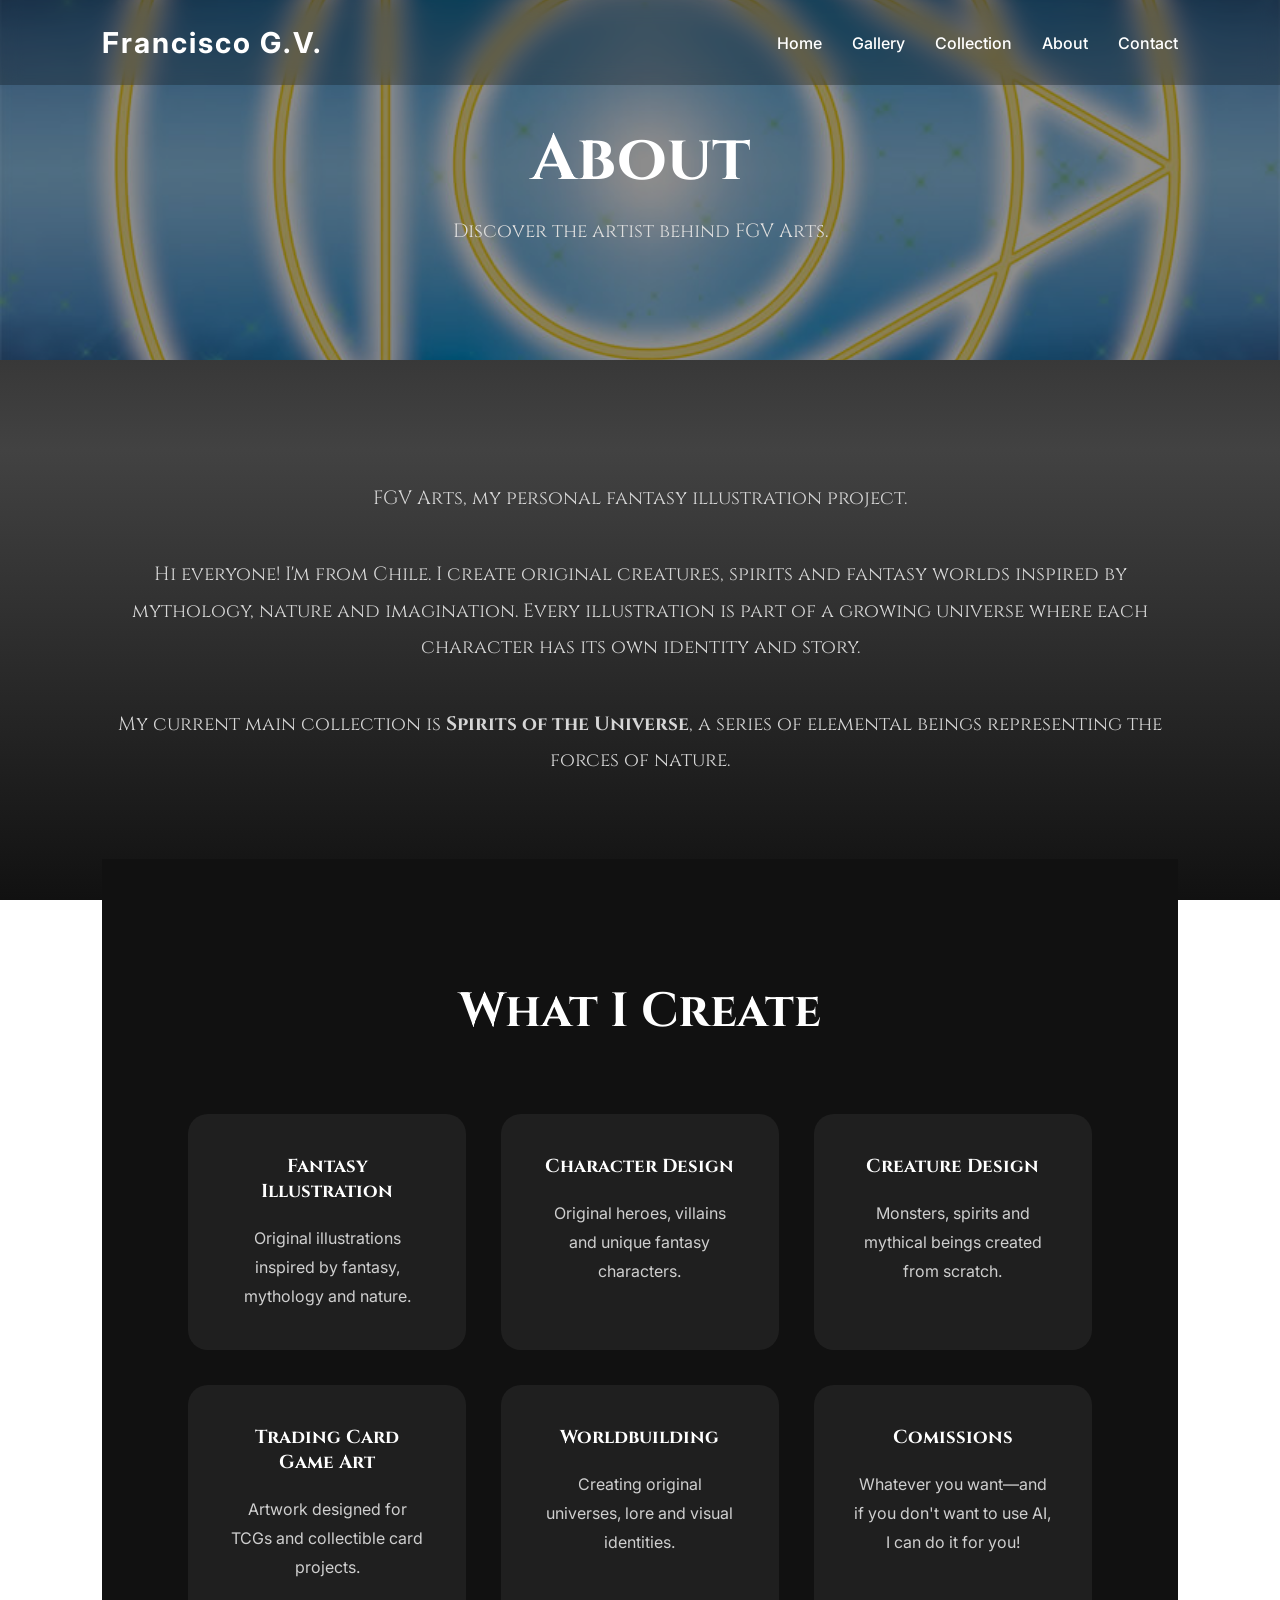
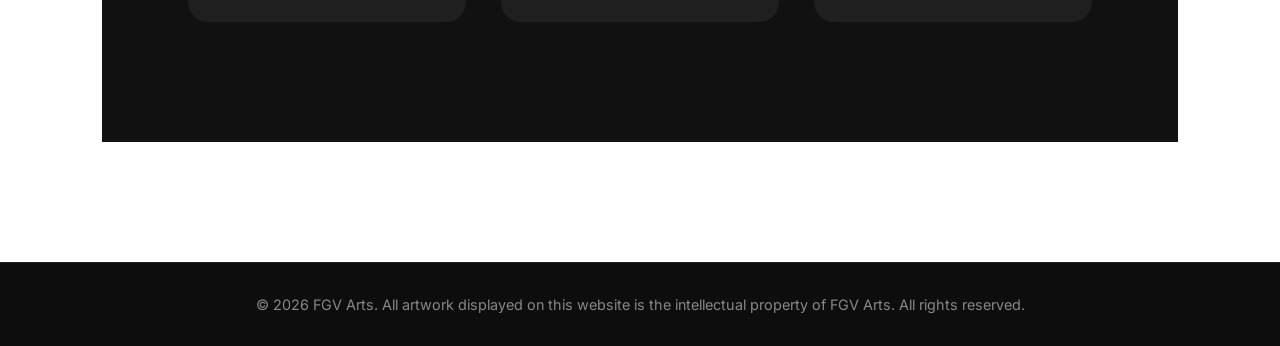
==== about.html @ 2d86c812 "Initial commit" ====
<!DOCTYPE html>
<html lang="en">
<head>
    <meta charset="UTF-8">
    <meta name="viewport" content="width=device-width, initial-scale=1.0">
    <title>FGV ARTS | Fantasy Illustrator</title>
    <link rel="preconnect" href="https://fonts.googleapis.com">
    <link rel="preconnect" href="https://fonts.gstatic.com" crossorigin>
    <link href="https://fonts.googleapis.com/css2?family=Cinzel:wght@400;600;700&family=Inter:wght@300;400;500;600&display=swap" rel="stylesheet">
    <link rel="stylesheet" href="css/styles.css">
</head>

<body>
<header>
    <nav>
        <h1>Francisco G.V.</h1>
        <ul>
            <li><a href="index.html">Home</a></li>
            <li><a href="gallery.html">Gallery</a></li>
            <li><a href="collection.html">Collection</a></li>
            <li><a href="about.html">About</a></li>
            <li><a href="contact.html">Contact</a></li>
        </ul>
    </nav>
</header>

<section class="page-hero about-hero">
    <div class="hero-content">
        <div class="hero-animation">
        <h2>About</h2>
        <p>
            Discover the artist behind FGV Arts.
        </p>
        </div>
    </div>
</section>

<section class="about-content">
 
        <div class="about-text">
            <h2></h2>
            <p>FGV Arts, my personal fantasy illustration project.
            </p>
            <p>
                Hi everyone! I'm from Chile. I create original creatures, spirits and fantasy worlds inspired by mythology, nature and imagination.
                Every illustration is part of a growing universe where each character has its own identity and story.
            </p>
            <p>
                My current main collection is <strong>Spirits of the Universe</strong>, a series of elemental beings representing the forces of nature.
            </p>
        </div>
    

    <section class="services">
        <h2>What I Create</h2>
        <div class="services-grid">
            <div class="service-card">
            <h3>Fantasy Illustration</h3>
            <p>
                Original illustrations inspired by fantasy, mythology and nature.
            </p>
            </div>
            <div class="service-card">
            <h3>Character Design</h3>
            <p>
                Original heroes, villains and unique fantasy characters.
            </p>
            </div>
            <div class="service-card">
            <h3>Creature Design</h3>
            <p>
                Monsters, spirits and mythical beings created from scratch.
            </p>
            </div>
            <div class="service-card">
            <h3>Trading Card Game Art</h3>
            <p>
                Artwork designed for TCGs and collectible card projects.
            </p>
            </div>
            <div class="service-card">
            <h3>Worldbuilding</h3>
            <p>
                Creating original universes, lore and visual identities.
            </p>
            </div>
            <div class="service-card">
            <h3>Comissions</h3>
            <p>
                Whatever you want—and if you don't want to use AI, I can do it for you!
            </p>
            </div>
        </div>
    </section>
</section>

<footer>
    <p>© 2026 FGV Arts. All artwork displayed on this website is the intellectual property of FGV Arts. All rights reserved.</p>
</footer>
<script src="js/protection.js"></script>
</body>
</html>
---- css/styles.css ----
*{
    margin:0;
    padding:0;
    box-sizing:border-box;
}

body{
    background:linear-gradient(
        180deg,
        #111 0%,
        #424242 50%,
        #111 100%
    );
    background-attachment:fixed;
    color:white;
    font-family:'Inter', sans-serif;
}

header{
    position:fixed;
    top:0;
    left:0;
    width:100%;
    padding:25px 8%;
    background:rgba(0,0,0,0.25);
    backdrop-filter:blur(10px);
    z-index:1000;
}

nav{
    display:flex;
    justify-content:space-between;
    align-items:center;
}

nav h1{
    font-size:1.8rem;
    letter-spacing:2px;
}

nav ul{
    display:flex;
    list-style:none;
    gap:30px;
}

nav a{
    color:white;
    text-decoration:none;
    transition:.3s;
    font-weight:500;
}

nav a:hover{
    color:#d9b96e
}

.hero{
    height:100vh;
    display:flex;
    flex-direction:column;
    justify-content:center;
    align-items:center;
    background-size:cover;
    background-position:center;
    text-align:center;
    position:relative;
    padding:0 20px;
}

/* PAGE HERO (ZONA SUPERIOR EXCEPTO PORTADA) */

.page-hero{
    position:relative;
    height:40vh;
    background-size:cover;
    background-position:center;
}

.page-hero::before{
    content:"";
    position:absolute;
    inset:0;
    background:rgba(0,0,0,.4);
}

.page-hero .hero-content{
    position:absolute;
    top:50%;
    left:50%;
    transform:translate(-50%, -50%);
    width:100%;
    text-align:center;
    z-index:2;
}

.page-hero h2{
    font-family:'Cinzel', serif;
    font-size:4rem;
    margin-bottom:15px;
}

.page-hero p{
    font-family:'Cinzel', serif;
    font-size:1.2rem;
    color:#dddddd;
}
/*-*/

.hero-animation{
    animation:fadeUp 1.2s ease;
}

.hero::before{
    content:"";
    position:absolute;
    inset:0;
    background:rgba(0,0,0,.55);
}

.hero>*{
    position:relative;
    z-index:2;
}

.hero h2{
    font-size:5.5rem;
    margin-bottom:40px;
    font-family:'Cinzel', serif;
    font-weight:700;
    letter-spacing:4px;
    text-shadow:0 5px 20px rgba(0,0,0,.7);
}

.hero p{
    font-family:'Cinzel', serif;
    font-size:1.2rem;
    max-width:700px;
    color:#dddddd;
    line-height:1.8;
    margin-bottom:35px;
    text-shadow:0 2px 8px rgba(0,0,0);
}

.button{
    display:inline-block;
    padding:18px 45px;
    border:2px solid white;
    border-radius:50px;
    color:white;
    text-decoration:none;
    font-weight:600;
    transition:.35s;
}

.button:hover{
    background:white;
    color:#111;
    transform:translateY(-4px);
    box-shadow:0 10px 30px rgba(255,255,255,.25);
}

nav ul li{
    display:flex;
    align-items:center;
}

.hero-content{
    max-width:700px;
    margin-left:0%;
}
/*
.featured-grid{
    grid-template-columns:repeat(4,1fr);
}
*/
@keyframes fadeUp{
    from{
        opacity:0;
        transform:translateY(40px);
    }
    to{
        opacity:1;
        transform:translateY(0);
    }
}

.gallery,
.featured,
.collection-page,
.artwork-page,
.about-content,
.contact-content{
    /*background:#181818;*/
    background:transparent;
    padding:120px 8%;
}

/*======================================================
GALLERY
======================================================*/

.gallery h2,
.featured h2{
    font-family:'Cinzel', serif;
    font-size:2rem;
    margin-bottom:60px;
}
/*
.gallery-grid,
.featured-grid{
    display:grid;
    gap:35px;
}

.gallery-grid{
    grid-template-columns:repeat(6,1fr);
}
*/

.featured-grid{
    grid-template-columns:repeat(auto-fill, minmax(250px, 1fr));
}
.gallery-grid{
    grid-template-columns:repeat(auto-fill, minmax(180px, 1fr));
}

.gallery-grid,
.featured-grid{
    display:grid;
    gap:35px;
    align-items:stretch;
}

.gallery-hero{
    background-image:url("../images/00_back.jpg");
}

/*-----TARJETAS------*/

.card{
    overflow:hidden;
    border-radius:18px;
    background:#222;
    transition:.35s;
    cursor:pointer;
}

.featured .card,
.gallery .card{
    border:0px solid rgba(255,255,255,0.20);
    border-radius:18px;
    height:100%;
    display:flex;
    flex-direction:column;
    /*transition:box-shadow 0.35s ease, border-color 0.35s ease;*/
}

.featured .card,
.gallery .card{
    position:relative;
    overflow:hidden;
    box-shadow:inset 0 0 12px rgba(255,255,255,0.45);
    /*box-shadow:
        inset 0 0 15px rgba(255,255,255,0.35),
        0 0 0 rgba(0,0,0,0);*/
}

.featured .card::before,
.featured .card::after,
.gallery .card::before,
.gallery .card::after{
    content:"";
    position:absolute;
    top:0;
    bottom:0;
    width:3px;
    z-index:5;
    pointer-events:none;
}

.featured .card::before,
.gallery .card::before{
    left:0;
    background:var(--color1);
    box-shadow:0 0 20px var(--color1);
}

.featured .card::after,
.gallery .card::after{
    right:0;
    background:var(--color2);
    box-shadow:0 0 20px var(--color2);
}
/*
.featured .card::after,
.gallery .card::after{
    content:"";
    position:absolute;
    inset:0;
    border-radius:18px;
    box-shadow:inset 0 0 15px rgba(255,255,255,0.35);
    pointer-events:none;
    z-index:10;
}
*/
.featured .card:hover,
.gallery .card:hover{
    border-color:rgba(255,255,255,0.7);
    box-shadow:
        0 0 8px rgba(255,255,255,0.5),
        0 0 20px rgba(255,255,255,0.3),
        0 0 35px rgba(255,255,255,0.15);
}

.featured .card-info,
.gallery .card-info{
    flex:1;
    display:flex;
    flex-direction:column;
    min-height:120px;
}
.featured .card-info .category,
.gallery .card-info .category{
    margin-top:auto;
}

.card img{
    width:100%;
    display:block;
    aspect-ratio:3/4;
    object-fit:cover;
    transition:.5s;
}

.card-info{
    padding:25px 25px 10px;
    text-align:center
}

.card-info h3{
    font-family:'Cinzel',serif;
    font-size:1.0rem;
    margin-bottom:0px;
}

.card-info p{
    margin-top:0px;
}

.card h3{
    margin-bottom:10px;
    font-size:1.15rem;
}

.card p{
    font-family:'Cinzel', serif;
    color:#d1d1d1;
    font-size:0.95rem;
}

.card:hover{
    transform:translateY(-10px);
}

.card:hover img{
    transform:scale(1.12);
}

/* ======================================================
   ARTWORK PAGE
====================================================== */

.number,
.collection,
.elements,
.category,
.created,
.description{
    margin-bottom:10px;
    font-size:1rem;
    font-family:'Cinzel', serif;
}

.copyright{
    font-style: italic;
}

/* Numero de la obra */
.number{
    font-weight:bold;
}

.number,
.collection,
.elements,
.created{
    color:#ffffff;
}

.description{
    font-style:italic;
    text-align:justify;
}

/* Pagina de la obra */
.artwork-page{
    display:grid;
    grid-template-columns:1fr 1fr;
    gap:60px;
    min-height:100vh;
}

.artwork-image img{
    width:80%;
    border-radius:20px;
}

.artwork-info{
    display:flex;
    flex-direction:column;
    justify-content:center;
}

.artwork-info h1{
    font-family:'Cinzel', serif;
    font-size:3.5rem;
    max-width:1200px;
    margin-bottom:-20px;
    color:rgb(253, 253, 253);
}

.artwork-navigation{
    display:flex;
    justify-content:space-between;
    align-items:center;
    margin-top:40px;
    gap:20px;

}

.artwork-navigation .button{
    flex:1;
    text-align:center;

}

.artwork-badges{
    display:flex;
    gap:12px;
    margin:20px 0;
}

.artwork-badges img{
    width:60px;
    height:auto;
}

/*---ELEMENTOS DE MENU----*/

.element-menu{
    display:flex;
    justify-content:center;
    gap:15px;
    flex-wrap:wrap;
    margin-bottom:60px;
}

.element-menu button{
    background:transparent;
    color:white;
    border:1px solid white;
    padding:10px 25px;
    border-radius:30px;
    cursor:pointer;
    font-size:16px;
    transition:.3s;
    
    display:flex;
    align-items:center;
    justify-content:center;
    gap:8px;
}

.element-menu button img{
    width:25px;
    height:25px;
    object-fit:contain;
}

.element-menu button:hover{
    background:white;
    color:black;
}

.element-menu button.active{
    background:white;
    color:black;
}

.artwork-count{
    text-align:center;
    color:#aaa;
    margin-bottom:40px;
    font-size:16px;
}

/*======================================================
ABOUT
======================================================*/

.about-grid{
    display:grid;
    grid-template-columns:1fr 1fr;
    gap:80px;
    align-items:center;
}

.about-image img{
    width:80%;
    border-radius:20px;
    display:block;
    margin-bottom:25px;
}

.about-hero p{
    font-size:1.2rem;
    color:#dddddd;
}

.about-text{
    margin-bottom:80px;
}

.about-text p{
    font-family:'Cinzel', serif;
    font-size:1.2rem;
    line-height:1.9;
    color:#d6d6d6;
    margin-bottom:40px;
    text-align:center;
}

.about-hero{
    background-image:url("../images/00_back.jpg");
}

.about-hero::before{
    content:"";
    position:absolute;
    inset:0;
    background:rgba(0,0,0,.45);
}

.about-hero .hero-content{
    position:absolute;
    top:50%;
    left:50%;
    transform:translate(-50%, -50%);
    width:100%;
    text-align:center;
    z-index:2;
}

.about-hero h2{
    font-family:'Cinzel', serif;
    font-size:4rem;
    margin-bottom:15px;
}

/*======================================================
SERVICES
======================================================*/

.services{
    padding:120px 8%;
    background:#111;
}

.services h2{
    font-family:'Cinzel', serif;
    font-size:3rem;
    text-align:center;
    margin-bottom:70px;
}

.services-grid{
    display:grid;
    grid-template-columns:repeat(3,1fr);
    gap:35px;
}

.service-card{
    background:#1f1f1f;
    border-radius:20px;
    padding:40px;
    text-align:center;
    transition:.35s;
}

.service-card:hover{
    transform:translateY(-8px);
}

.service-card h3{
    font-family:'Cinzel', serif;
    margin-bottom:20px;
}

.service-card p{
    color:#cfcfcf;
    line-height:1.8;
}

/*======================================================
COLLECTION
======================================================*/

.collection-hero{
    background-image:url("../images/00_back.jpg");
}

.collection-hero::before{
    content:"";
    position:absolute;
    inset:0;
    background:rgba(0,0,0,.45);
}

.collection-hero .hero-content{
    position:absolute;
    top:50%;
    left:50%;
    transform:translate(-50%,-50%);
    width:100%;
    text-align:center;
    z-index:2;
}

#collection-title{
    font-family:'Cinzel', serif;
    font-size:2rem;
    text-align:center;
    margin-bottom:10px;
}

#collection-count{
    text-align:center;
    font-family:'Cinzel', serif;
    margin-bottom:50px;
    color:#aaaaaa;
    font-size:1rem;
}

.collection-grid{
    display:grid;
    /*grid-template-columns:repeat(21,minmax(0, 1fr));*/
    grid-template-columns:repeat(auto-fit, minmax(60px, 1fr));
    gap:15px;
}

.collection-card{
    text-align:center;
}

.collection-card img{
    width:100%;
    aspect-ratio:3/4;
    object-fit:cover;
    border-radius:10px;
    display:block;
}

.collection-card p{
    margin-top:8px;
    font-family:'Cinzel', serif;
    font-size:.8rem;
    color:#888;
}

.collection-card.available{
    cursor:pointer;
}

.collection-card.available p{
    color:white;
}

.collection-card.available img{
    transition:.3s;
}

.collection-card.available:hover img{
    transform:translateY(-6px);
}

/*======================================================
CONTACT
======================================================*/
.contact-content{
    padding:100px 8%;
    max-width:900px;
    margin:0 auto;
    text-align:center;
}

.contact-hero{
    background-image:url("../images/00_back.jpg");
}

.contact-content h2{
    font-family:'Cinzel', serif;
    font-size:3rem;
    margin-bottom:30px;
}

.contact-content p{
    margin-bottom:25px;
    line-height:1.8;
}

.contact-links{
    margin-top:50px;
}

.contact-links p{
    margin-bottom:35px;
}

/*======================================================
FOOTER
======================================================*/

footer{
    background:#0d0d0d;
    padding:30px 8%;
    text-align:center;
    color:#888;
    font-size:.9rem;
    border-top:1px solid #222;
}

footer p{
    max-width:900px;
    margin:auto;
    line-height:1.6;
}
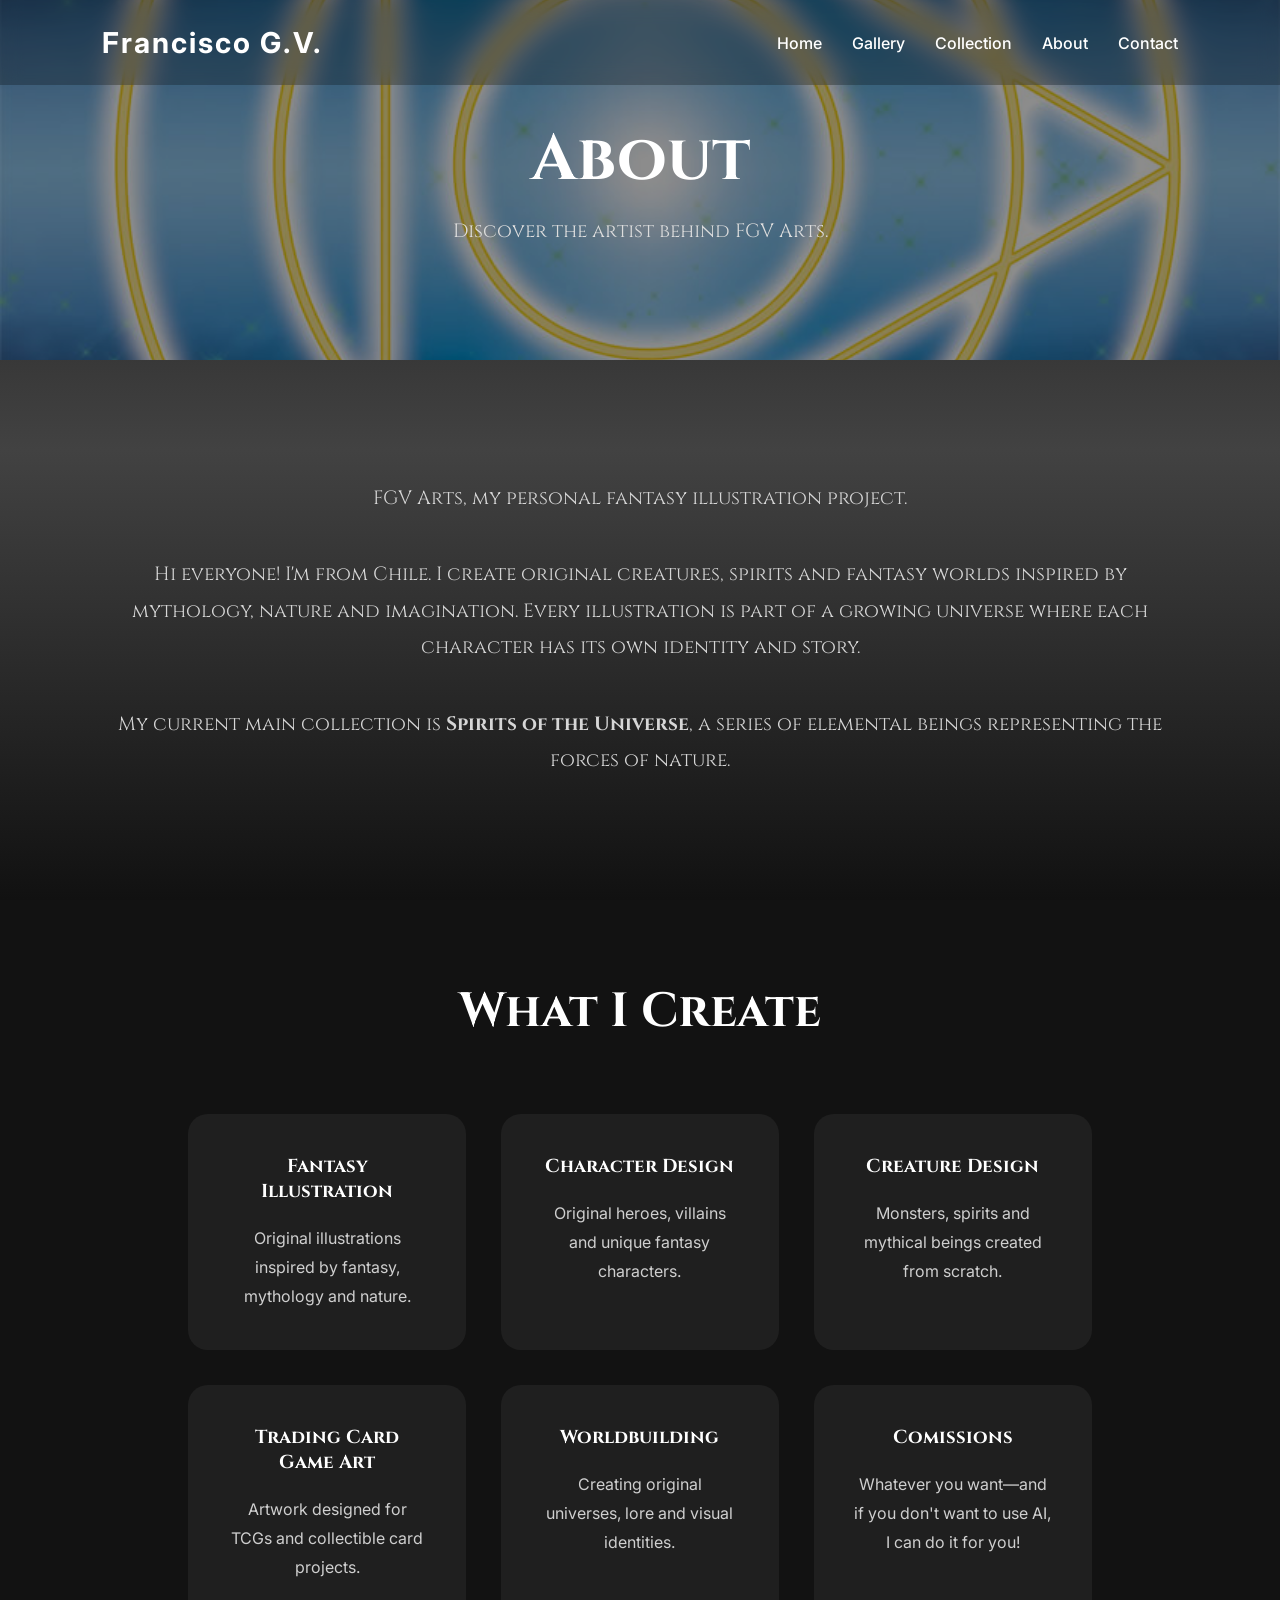
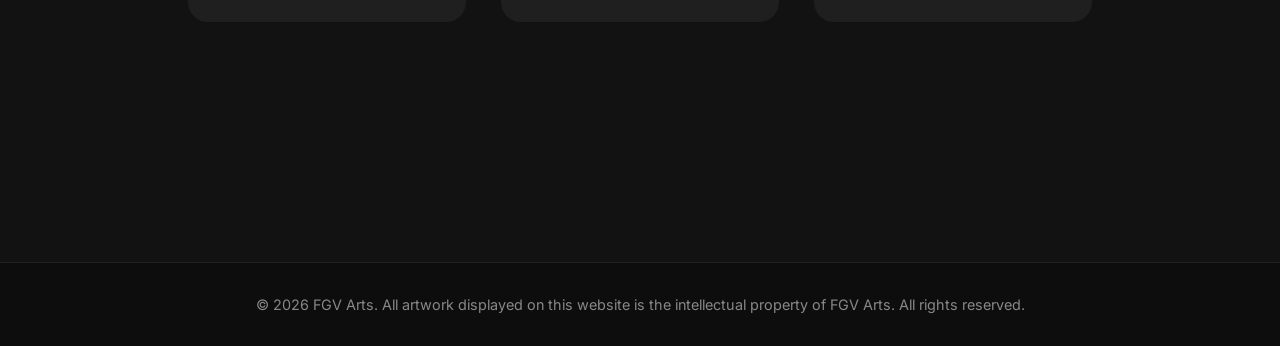
==== commit e8cd1184: "1.2.7" ====
--- a/about.html
+++ b/about.html
@@ -1,26 +1,28 @@
 <!DOCTYPE html>
 <html lang="en">
 <head>
-    <meta charset="UTF-8">
-    <meta name="viewport" content="width=device-width, initial-scale=1.0">
-    <title>FGV ARTS | Fantasy Illustrator</title>
-    <link rel="preconnect" href="https://fonts.googleapis.com">
-    <link rel="preconnect" href="https://fonts.gstatic.com" crossorigin>
-    <link href="https://fonts.googleapis.com/css2?family=Cinzel:wght@400;600;700&family=Inter:wght@300;400;500;600&display=swap" rel="stylesheet">
-    <link rel="stylesheet" href="css/styles.css">
+<meta charset="UTF-8">
+<meta name="viewport" 
+content="width=device-width, initial-scale=1.0">
+<meta name="color-scheme" content="dark">
+<title>FGV ARTS | Fantasy Illustrator</title>
+<link rel="preconnect" href="https://fonts.googleapis.com">
+<link rel="preconnect" href="https://fonts.gstatic.com" crossorigin>
+<link href="https://fonts.googleapis.com/css2?family=Cinzel:wght@400;600;700&family=Inter:wght@300;400;500;600&display=swap" rel="stylesheet">
+<link rel="stylesheet" href="css/styles.css">
 </head>
 
 <body>
 <header>
     <nav>
         <h1>Francisco G.V.</h1>
-        <ul>
-            <li><a href="index.html">Home</a></li>
-            <li><a href="gallery.html">Gallery</a></li>
-            <li><a href="collection.html">Collection</a></li>
-            <li><a href="about.html">About</a></li>
-            <li><a href="contact.html">Contact</a></li>
-        </ul>
+            <ul>
+                <li><a href="index.html">Home</a></li>
+                <li><a href="gallery.html">Gallery</a></li>
+                <li><a href="collection.html">Collection</a></li>
+                <li><a href="about.html">About</a></li>
+                <li><a href="contact.html">Contact</a></li>
+            </ul>
     </nav>
 </header>
 
--- a/css/styles.css
+++ b/css/styles.css
@@ -55,8 +55,30 @@
     color:#d9b96e
 }
 
+@media (max-width: 600px) {
+    header {
+        padding: 12px 3%;
+    }
+    nav h1 {
+        font-size: 1rem;
+        letter-spacing: 0.5px;
+        white-space:nowrap;
+    }
+    nav ul {
+        gap: 9px;
+    }
+    nav a {
+        font-size: 0.75rem;
+        white-space:nowrap;
+    }
+    h2 {
+        font-size: 3.5rem !important;
+}
+}
+
 .hero{
     height:100vh;
+    /*height:300px;*/
     display:flex;
     flex-direction:column;
     justify-content:center;
@@ -191,9 +213,17 @@
 .artwork-page,
 .about-content,
 .contact-content{
-    /*background:#181818;*/
     background:transparent;
+    /*background: red !important;*/
     padding:120px 8%;
+}
+
+@media (max-width: 600px) {
+    .featured h2,
+    .gallery h2,
+    .collection-page h2 {
+        font-size: 2rem !important;
+    }
 }
 
 /*======================================================
@@ -206,17 +236,6 @@
     font-size:2rem;
     margin-bottom:60px;
 }
-/*
-.gallery-grid,
-.featured-grid{
-    display:grid;
-    gap:35px;
-}
-
-.gallery-grid{
-    grid-template-columns:repeat(6,1fr);
-}
-*/
 
 .featured-grid{
     grid-template-columns:repeat(auto-fill, minmax(250px, 1fr));
@@ -232,6 +251,14 @@
     align-items:stretch;
 }
 
+@media (max-width: 600px) {
+    .featured-grid,
+    .gallery-grid {
+        grid-template-columns: repeat(2, 1fr);
+        gap: 15px;
+    }
+}
+
 .gallery-hero{
     background-image:url("../images/00_back.jpg");
 }
@@ -241,7 +268,7 @@
 .card{
     overflow:hidden;
     border-radius:18px;
-    background:#222;
+    background:#291919;
     transition:.35s;
     cursor:pointer;
 }
@@ -292,17 +319,7 @@
     background:var(--color2);
     box-shadow:0 0 20px var(--color2);
 }
-/*
-.featured .card::after,
-.gallery .card::after{
-    content:"";
-    position:absolute;
-    inset:0;
-    border-radius:18px;
-    box-shadow:inset 0 0 15px rgba(255,255,255,0.35);
-    pointer-events:none;
-    z-index:10;
-}
+
 */
 .featured .card:hover,
 .gallery .card:hover{
@@ -350,7 +367,7 @@
 
 .card h3{
     margin-bottom:10px;
-    font-size:1.15rem;
+    font-size:1.1rem;
 }
 
 .card p{
@@ -407,13 +424,14 @@
 .artwork-page{
     display:grid;
     grid-template-columns:1fr 1fr;
-    gap:60px;
+    /*gap:60px;*/
     min-height:100vh;
 }
 
 .artwork-image img{
     width:80%;
     border-radius:20px;
+    animation: artworkZoom 0.7s ease-out;
 }
 
 .artwork-info{
@@ -424,8 +442,8 @@
 
 .artwork-info h1{
     font-family:'Cinzel', serif;
-    font-size:3.5rem;
-    max-width:1200px;
+    font-size:2.4rem;
+    max-width:1250px;
     margin-bottom:-20px;
     color:rgb(253, 253, 253);
 }
@@ -454,6 +472,66 @@
 .artwork-badges img{
     width:60px;
     height:auto;
+}
+
+@keyframes artworkZoom {
+    from {
+        transform: scale(0.92);
+        opacity: 0;
+    }
+    to {
+        transform: scale(1);
+        opacity: 1;
+    }
+}
+
+@media (max-width: 1100px) {
+    .artwork-page {
+        grid-template-columns: 1fr;
+    }
+    .artwork-image {
+        text-align: center;
+    }
+    .artwork-info h1 {
+        font-size: 2rem;
+    }
+}
+
+@media (max-width: 600px)  {
+    .artwork-page {
+        grid-template-columns: 1fr;
+        gap:15px;
+    }
+    .artwork-image {
+        text-align: center;
+    }
+    .artwork-image img {
+        width: 95%;
+    }
+    .artwork-info h1 {
+        font-size: 2rem;
+        max-width:600px;
+        text-align:center;
+    }
+    .artwork-info {
+        min-width: 0;
+        max-width: 100%;
+    }
+    .artwork-info p {
+        max-width: 100%;
+        overflow-wrap: break-word;
+    }
+    .artwork-navigation {
+        gap: 8px;
+        margin-top: 25px;
+    }
+    .artwork-navigation .button {
+        padding: 10px 8px;
+        font-size: 0.8rem;
+    }
+    .artwork-badges{
+        justify-content:center;
+    }
 }
 
 /*---ELEMENTOS DE MENU----*/
@@ -475,7 +553,6 @@
     cursor:pointer;
     font-size:16px;
     transition:.3s;
-    
     display:flex;
     align-items:center;
     justify-content:center;
@@ -497,6 +574,19 @@
     background:white;
     color:black;
 }
+
+@media (max-width: 600px) {
+    .element-menu button {
+        padding: 7px 12px;
+        font-size: 12px;
+        gap: 5px;
+    }
+    .element-menu button img {
+        width: 20px;
+        height: 20px;
+    }
+}
+
 
 .artwork-count{
     text-align:center;
@@ -574,7 +664,7 @@
 
 .services{
     padding:120px 8%;
-    background:#111;
+    background:transparent;
 }
 
 .services h2{
@@ -610,6 +700,31 @@
 .service-card p{
     color:#cfcfcf;
     line-height:1.8;
+}
+
+@media (max-width: 600px){
+    .services{
+    padding:80px 5%;
+}
+.services h2{
+    font-size:2rem;
+    margin-bottom:40px;
+}
+.services-grid{
+    grid-template-columns:repeat(2,1fr);
+    gap:15px;
+}
+.service-card{
+    padding:20px 12px;
+}
+.service-card h3{
+    font-size:1rem;
+    margin-bottom:12px;
+}
+.service-card p{
+    font-size:0.85rem;
+    line-height:1.5;
+}
 }
 
 /*======================================================
@@ -693,6 +808,8 @@
 .collection-card.available:hover img{
     transform:translateY(-6px);
 }
+
+
 
 /*======================================================
 CONTACT
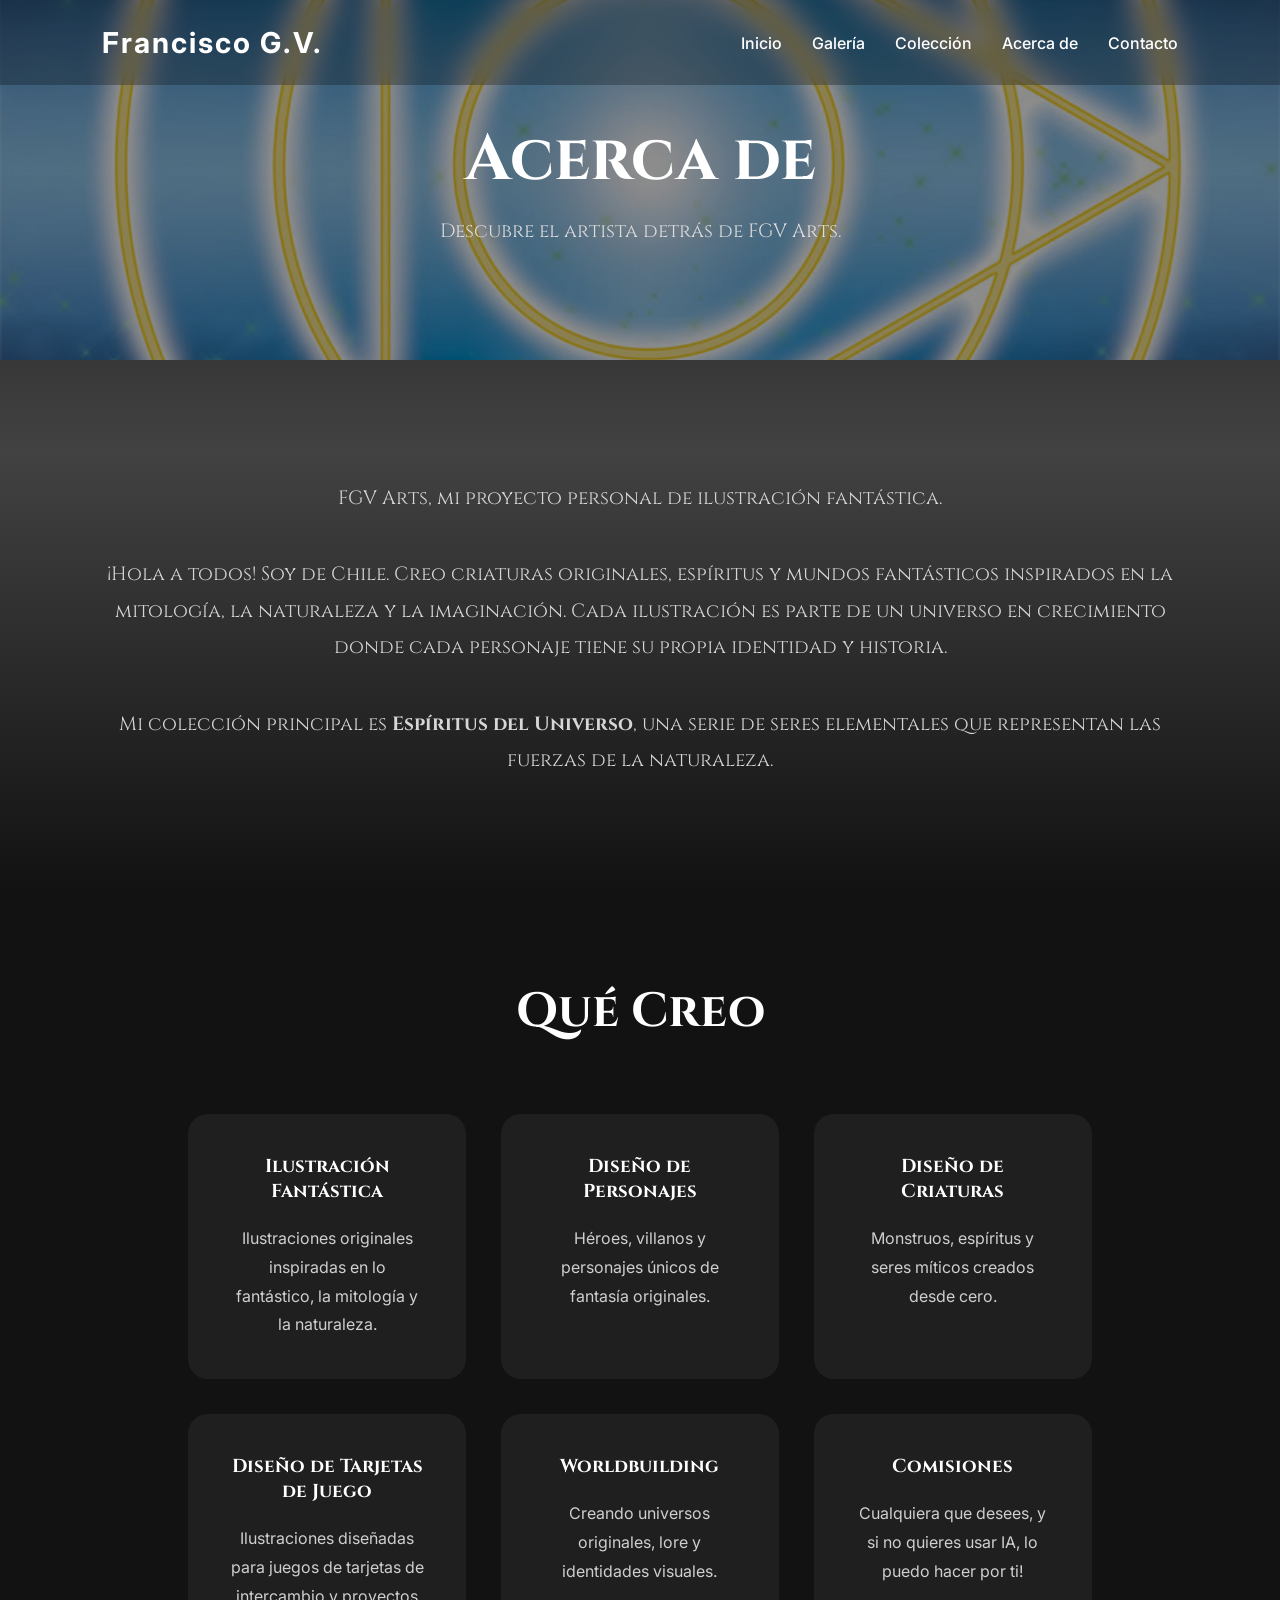
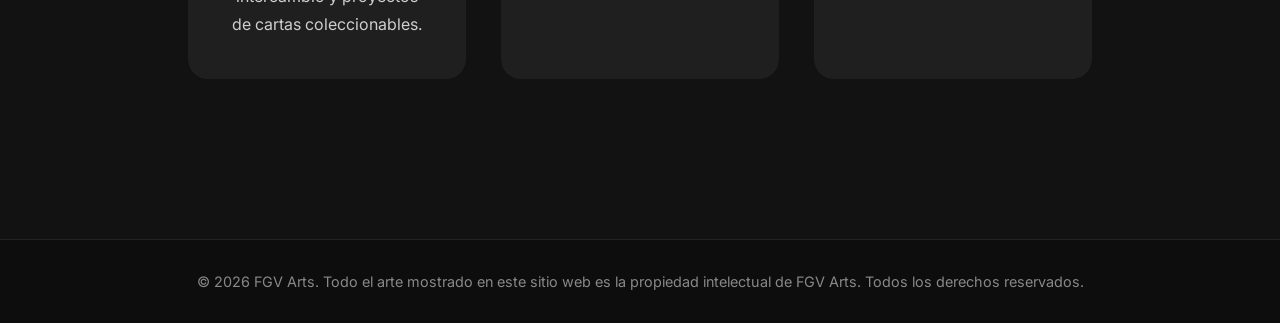
==== commit 95cf93c3: "1.4.0 change to spanish" ====
--- a/about.html
+++ b/about.html
@@ -4,8 +4,8 @@
 <meta charset="UTF-8">
 <meta name="viewport" 
 content="width=device-width, initial-scale=1.0">
-<meta name="color-scheme" content="dark">
-<title>FGV ARTS | Fantasy Illustrator</title>
+<meta name="color-scheme" content="only dark">
+<title>FGV ARTS | Ilustrador</title>
 <link rel="preconnect" href="https://fonts.googleapis.com">
 <link rel="preconnect" href="https://fonts.gstatic.com" crossorigin>
 <link href="https://fonts.googleapis.com/css2?family=Cinzel:wght@400;600;700&family=Inter:wght@300;400;500;600&display=swap" rel="stylesheet">
@@ -17,11 +17,11 @@
     <nav>
         <h1>Francisco G.V.</h1>
             <ul>
-                <li><a href="index.html">Home</a></li>
-                <li><a href="gallery.html">Gallery</a></li>
-                <li><a href="collection.html">Collection</a></li>
-                <li><a href="about.html">About</a></li>
-                <li><a href="contact.html">Contact</a></li>
+                <li><a href="index.html">Inicio</a></li>
+                <li><a href="gallery.html">Galería</a></li>
+                <li><a href="collection.html">Colección</a></li>
+                <li><a href="about.html">Acerca de</a></li>
+                <li><a href="contact.html">Contacto</a></li>
             </ul>
     </nav>
 </header>
@@ -29,9 +29,9 @@
 <section class="page-hero about-hero">
     <div class="hero-content">
         <div class="hero-animation">
-        <h2>About</h2>
+        <h2>Acerca de</h2>
         <p>
-            Discover the artist behind FGV Arts.
+            Descubre el artista detrás de FGV Arts.
         </p>
         </div>
     </div>
@@ -40,56 +40,56 @@
 <section class="about-content">
  
         <div class="about-text">
-            <h2></h2>
-            <p>FGV Arts, my personal fantasy illustration project.
+            
+            <p>FGV Arts, mi proyecto personal de ilustración fantástica.
             </p>
             <p>
-                Hi everyone! I'm from Chile. I create original creatures, spirits and fantasy worlds inspired by mythology, nature and imagination.
-                Every illustration is part of a growing universe where each character has its own identity and story.
+                ¡Hola a todos! Soy de Chile. Creo criaturas originales, espíritus y mundos fantásticos inspirados en la mitología, la naturaleza y la imaginación.
+                Cada ilustración es parte de un universo en crecimiento donde cada personaje tiene su propia identidad y historia.
             </p>
             <p>
-                My current main collection is <strong>Spirits of the Universe</strong>, a series of elemental beings representing the forces of nature.
+                Mi colección principal es <strong>Espíritus del Universo</strong>, una serie de seres elementales que representan las fuerzas de la naturaleza.
             </p>
         </div>
     
 
     <section class="services">
-        <h2>What I Create</h2>
+        <h2>Qué Creo</h2>
         <div class="services-grid">
             <div class="service-card">
-            <h3>Fantasy Illustration</h3>
+            <h3>Ilustración Fantástica</h3>
             <p>
-                Original illustrations inspired by fantasy, mythology and nature.
+                Ilustraciones originales inspiradas en lo fantástico, la mitología y la naturaleza.
             </p>
             </div>
             <div class="service-card">
-            <h3>Character Design</h3>
+            <h3>Diseño de Personajes</h3>
             <p>
-                Original heroes, villains and unique fantasy characters.
+                Héroes, villanos y personajes únicos de fantasía originales.
             </p>
             </div>
             <div class="service-card">
-            <h3>Creature Design</h3>
+            <h3>Diseño de Criaturas</h3>
             <p>
-                Monsters, spirits and mythical beings created from scratch.
+                Monstruos, espíritus y seres míticos creados desde cero.
             </p>
             </div>
             <div class="service-card">
-            <h3>Trading Card Game Art</h3>
+            <h3>Diseño de Tarjetas de Juego</h3>
             <p>
-                Artwork designed for TCGs and collectible card projects.
+                Ilustraciones diseñadas para juegos de tarjetas de intercambio y proyectos de cartas coleccionables.
             </p>
             </div>
             <div class="service-card">
             <h3>Worldbuilding</h3>
             <p>
-                Creating original universes, lore and visual identities.
+                Creando universos originales, lore y identidades visuales.
             </p>
             </div>
             <div class="service-card">
-            <h3>Comissions</h3>
+            <h3>Comisiones</h3>
             <p>
-                Whatever you want—and if you don't want to use AI, I can do it for you!
+                Cualquiera que desees, y si no quieres usar IA, lo puedo hacer por ti!
             </p>
             </div>
         </div>
@@ -97,7 +97,7 @@
 </section>
 
 <footer>
-    <p>© 2026 FGV Arts. All artwork displayed on this website is the intellectual property of FGV Arts. All rights reserved.</p>
+    <p>© 2026 FGV Arts. Todo el arte mostrado en este sitio web es la propiedad intelectual de FGV Arts. Todos los derechos reservados.</p>
 </footer>
 <script src="js/protection.js"></script>
 </body>
--- a/css/styles.css
+++ b/css/styles.css
@@ -3,6 +3,11 @@
     padding:0;
     box-sizing:border-box;
 }
+
+:root{
+    color-scheme: only dark;
+}
+
 
 body{
     background:linear-gradient(
@@ -71,9 +76,15 @@
         font-size: 0.75rem;
         white-space:nowrap;
     }
-    h2 {
-        font-size: 3.5rem !important;
-}
+    /*h2 {
+        font-size: 3rem !important;
+    }*/
+    .page-hero h2 {
+        font-size:2.5rem !important;
+    }
+    .hero h2 {
+        font-size:4rem !important;    
+    }
 }
 
 .hero{
@@ -216,13 +227,24 @@
     background:transparent;
     /*background: red !important;*/
     padding:120px 8%;
+    padding-bottom:40px;
 }
 
 @media (max-width: 600px) {
     .featured h2,
     .gallery h2,
     .collection-page h2 {
-        font-size: 2rem !important;
+        font-size: 1.5rem !important;
+    }
+}
+
+@media (max-width: 600px) {
+    .gallery,
+    .featured,
+    .collection-page,
+    .about-content,
+    .contact-content{
+        padding-top:60px;
     }
 }
 
@@ -384,6 +406,11 @@
     transform:scale(1.12);
 }
 
+@media (max-width: 600px) {
+    .card h3{font-size:0.95rem;}
+    .card p{font-size:0.85rem;}
+}
+
 /* ======================================================
    ARTWORK PAGE
 ====================================================== */
@@ -425,13 +452,21 @@
     display:grid;
     grid-template-columns:1fr 1fr;
     /*gap:60px;*/
+    overflow-anchor: none;
     min-height:100vh;
 }
 
+.artwork-image{
+    text-align:center;
+}
+
 .artwork-image img{
-    width:80%;
+    width:75%;
     border-radius:20px;
-    animation: artworkZoom 0.7s ease-out;
+    display:block;
+    margin:auto;
+    animation:artworkZoom 0.7s ease-out forwards;
+    transform-origin:center center;
 }
 
 .artwork-info{
@@ -454,7 +489,6 @@
     align-items:center;
     margin-top:40px;
     gap:20px;
-
 }
 
 .artwork-navigation .button{
@@ -587,7 +621,6 @@
     }
 }
 
-
 .artwork-count{
     text-align:center;
     color:#aaa;
